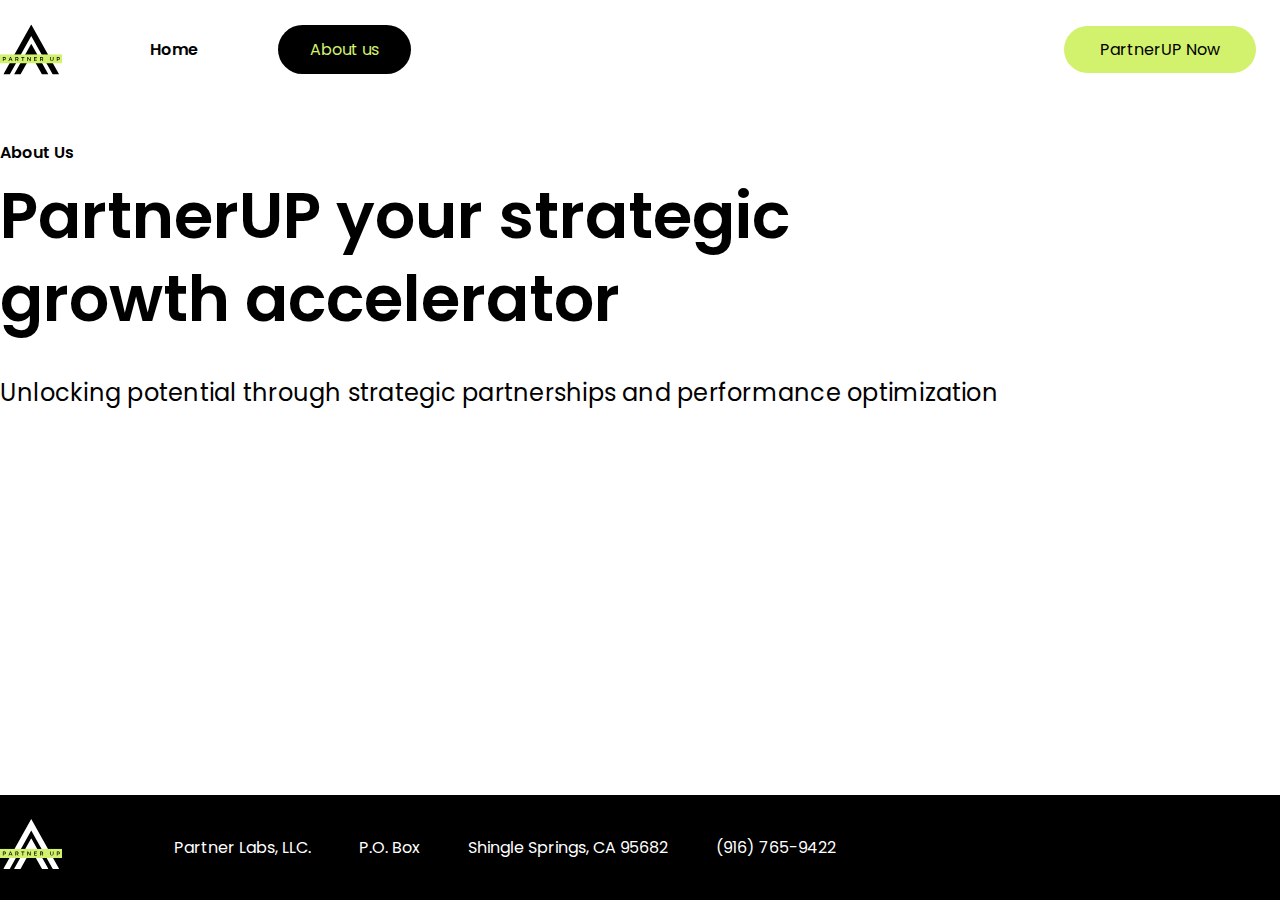
==== about-us.html @ 7440c97b "2.3" ====
<!DOCTYPE html>
<html lang="en">
<head>
    <meta charset="UTF-8">
    <meta name="viewport" content="width=device-width, initial-scale=1.0">
    <title>About Us</title>
    <link rel="stylesheet" href="css/about-us.css" />
</head>
<body>
    <header class="container">
        <div class="header">
            <div class="header__logo">
                <img src="images/Logologo.svg" alt="" />
            </div>
            <div class=" header__buttons">
                <div class="header__nav">
                    <a type="button" href="index.html" class="header__nav-home">
                    <div>Home</div>
                    </a>
                    <a type="button" href="about-us.html" class="header__nav-about-us">
                    <span class="header__nav-about-us--text">About us</span>
                    </a>  
                </div>
            <div class="header__right">
                <a type="button" href="#" class="header__right-call-to-action">
                <span class="header__right-call-to-action--text">PartnerUP Now</span>
                </a>
            </div>
        </div>
     </div>
    </header>
    <main class="main">
        <div class="container">
            <section class="title">
                <div class="title_text">
                    <p>About Us</p>
                </div>
                <div class="title_head">
                    <div class="title_head-up">
                        <p>PartnerUP your strategic growth accelerator</p> 
                    </div>
                    <div class="title_head-down">
                        <p>Unlocking potential through strategic partnerships and performance optimization</p>
                    </div>
                </div>
            </section>
            <section class="cards">
                <div class="container">
                    
                </div>
            </section>
        </div>
    </main>
    <footer class="footer">
        <div class="container">
            <div class="footer-info">
                <div class="footer-info--logo">
                    <img src="images/logo2.svg" alt="">
                </div>
                <div class="footer-info--text">
                <p class="footer-contact">Partner Labs, LLC.</p>
                <p class="footer-contact">P.O. Box</p>
                <p class="footer-contact">Shingle Springs, CA 95682</p>
                <p class="footer-contact2">(916) 765-9422</p>
                </div> 
            </div>
    </footer>
</body>
</html>
---- css/about-us.css ----
@font-face {
    font-display: swap;
    font-family: "Poppins";
    font-weight: 400;
    src: url(../fonts/Poppins-Regular.ttf);
    
}
@font-face {
    font-display: swap;
    font-family: "Poppins";
    font-weight: 600;
    src: url(../fonts/Poppins-SemiBold.ttf);
    
}
@font-face {
    font-display: swap;
    font-family: "Montserrat";
    font-weight: 600;
    src: url(../fonts/Montserrat-Bold.ttf);
    
}
* {
    font-family: "Poppins", sans-serif;
    margin: 0;
    padding: 0;
}
html, body {
    height: 100%;
    display: flex; 
    flex-direction: column;
}
main {
    flex: 1 1 auto;
}
.container {
    margin: 0 auto;
    max-width: 1312px;
}
.header {
    width: 1312px;
    height: 51px;
    margin: 24px 0px;
    display: flex;
    flex-direction: row;
}
.header__buttons{
    width: 1194px;
    display: flex;
    flex-direction: row;
    justify-content: space-between;
    align-items: center;
}
.header__nav {
    display: flex;
    align-items: center;
    justify-content: space-between;
}
.header__nav-home {
    text-decoration: none;
    color: black;
    background-color: white;
    padding: 12px 32px;
    border-radius: 56px;
    margin: 0 48px 0 56px;
    transition: all 0.7s ease;
    font-weight: 600;
}
.header__nav-home:hover {
    background-color: #E1e2e2;
}
.header__nav-about-us{
    text-decoration: none;
    color: #d2f16c;
    background-color: #000;
    padding: 12px 32px;
    border-radius: 56px;
    transition: all 0.7s ease;
}
.header__nav-about-us:hover {
    background-color: #d2f16c;
    color: black;
}
.header__right-call-to-action {
    width: 185px;
    height: 51px;
    text-decoration: none;
    background-color: #d2f16c;
    padding: 12px 36px;
    border-radius: 56px;
    color: black;
    position: relative;
    transition: all 0.7s ease;  
  }
  
  .header__right-call-to-action:hover {
    background-color: black;
    color: #d2f16c;
  }
  
  .footer {
    background-color: black;
}
.footer-info {
    display: flex;
    color: white;
    background-color: black;
}
.footer-info--logo {
    margin: 24px 112px 24px 0;
}
.footer-info--text {
    display: flex;
    align-items: center;
}
.footer-contact {
    margin: 35.5px 48px 35.5px 0;
    font-weight: 400;
    font-size: 16px;
    line-height: 170%;
}
.footer-contact2 {
    margin: 35.5px 0 35.5px 0;
    font-weight: 400;
    font-size: 16px;
    line-height: 170%; 
}
.title {
    width: 998px;
    height: 274px;
    margin: 40px 314px 59px 0;
}
.title_text {
    font-weight: 600;
    font-size: 16px;
    line-height: 170%;
    padding-bottom: 8px;
}
.title_head {
    height: 239px;
}
.title_head-up {
    font-weight: 700;
    font-size: 64px;
    line-height: 130%;
    margin-bottom: 32px;
}
.title_head-down {
    font-weight: 400;
    font-size: 24px;
    line-height: 170%;
    letter-spacing: 0.01em;
}
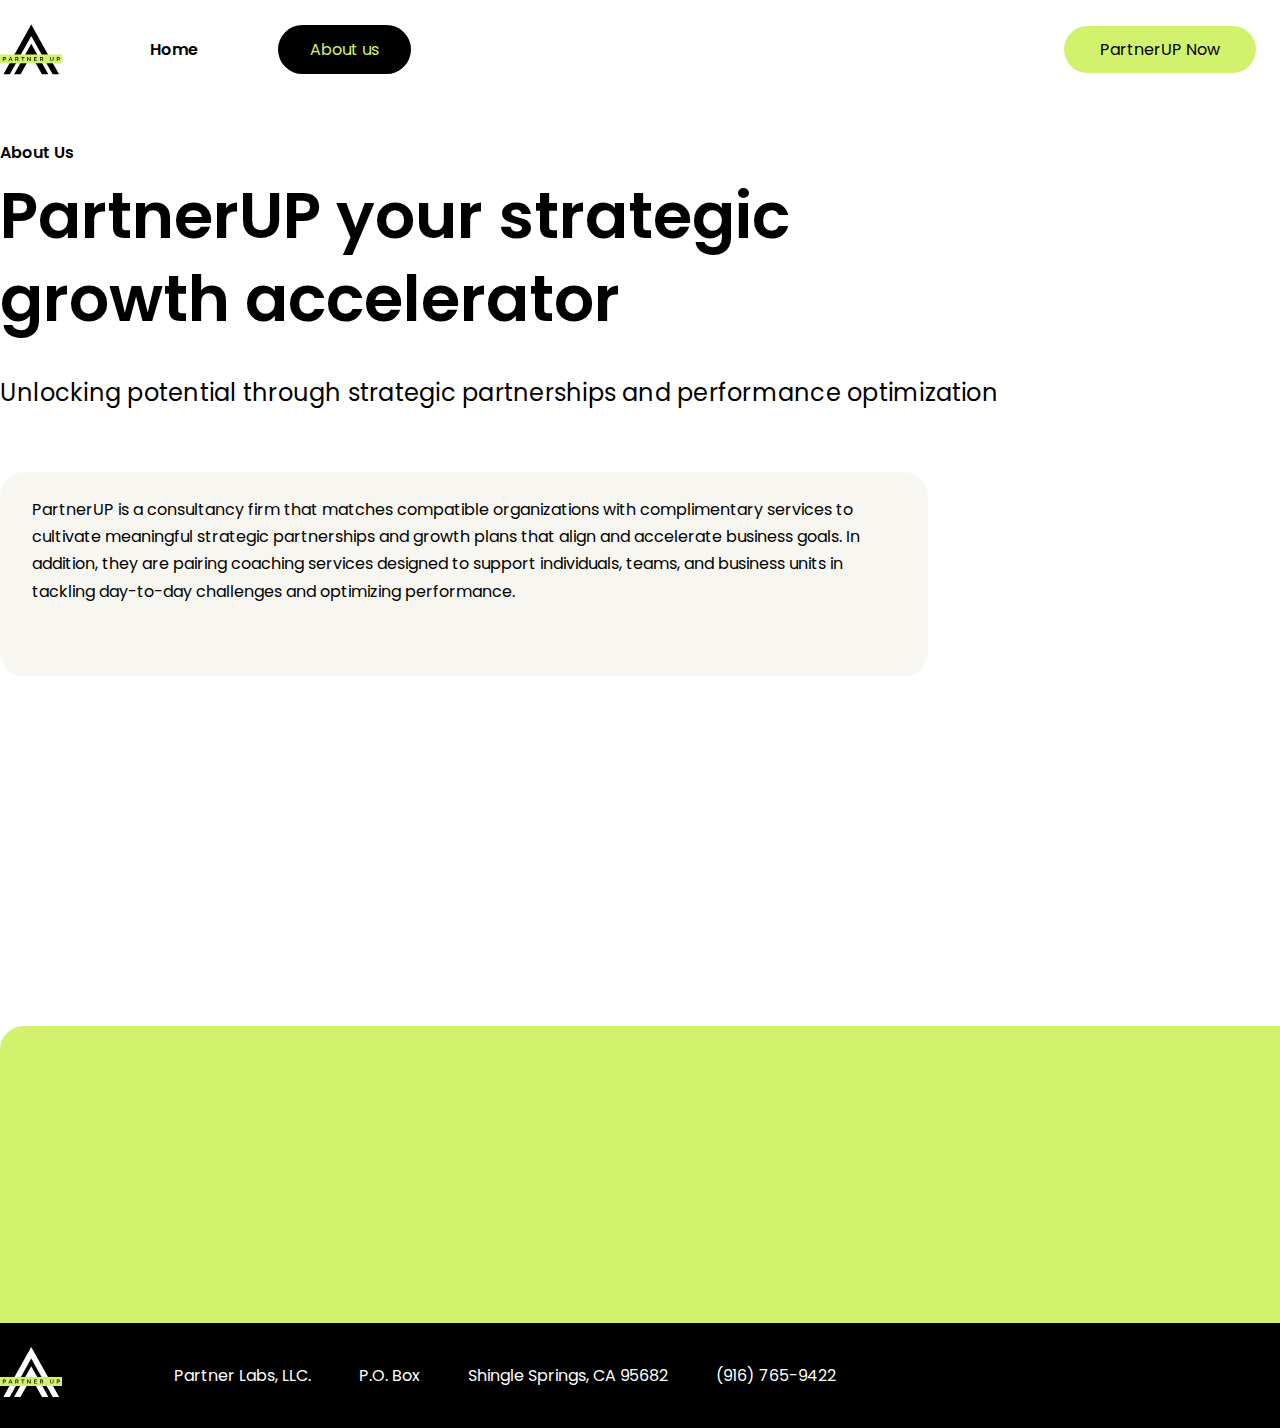
==== commit 241c0bbb: "2.3.1" ====
--- a/about-us.html
+++ b/about-us.html
@@ -40,13 +40,28 @@
                         <p>PartnerUP your strategic growth accelerator</p> 
                     </div>
                     <div class="title_head-down">
-                        <p>Unlocking potential through strategic partnerships and performance optimization</p>
+                        <p class="">Unlocking potential through strategic partnerships and performance optimization</p>
                     </div>
                 </div>
             </section>
             <section class="cards">
-                <div class="container">
-                    
+                <div class="cards-top">
+                    <div class="cards-top--left">
+                        <div class="cards-info">
+                            <p>PartnerUP is a consultancy firm that matches compatible organizations with complimentary services to cultivate meaningful strategic partnerships and growth plans that align and accelerate business goals. In addition, they are pairing coaching services designed to support individuals, teams, and business units in tackling day-to-day challenges and optimizing performance.</p>
+                        </div>
+                        <div class="cards-photos">
+
+                        </div>
+                    </div>
+                    <div class="cards-top--right">
+                        <div class="cards-partnerup">
+
+                        </div>
+                    </div>
+                </div>
+                <div class="cards-bottom">
+
                 </div>
             </section>
         </div>
--- a/css/about-us.css
+++ b/css/about-us.css
@@ -149,4 +149,38 @@
     font-size: 24px;
     line-height: 170%;
     letter-spacing: 0.01em;
+}
+.cards {
+    width: 1312px;
+    height: 851px;
+}
+.cards-top {
+    width: 1312px;
+    height: 530px;
+    margin-bottom: 24px
+}
+.cards-top--left {
+    width: 896px;
+    height: 530px;
+}
+.cards-info {
+    border-radius: 24px;
+    padding: 24px 32px;
+    width: 864px;
+    height: 156px;
+    background-color: #F7F6F0;
+    font-weight: 400;
+    font-size: 16px;
+    line-height: 170%;
+}
+.cards-top--right {
+    width: 416px;
+    width: 530px;
+}
+.cards-bottom {
+    width: 1312px;
+    padding: 32px;
+    border-radius: 24px;
+    background-color: #d2f16c;
+    height: 297px;
 }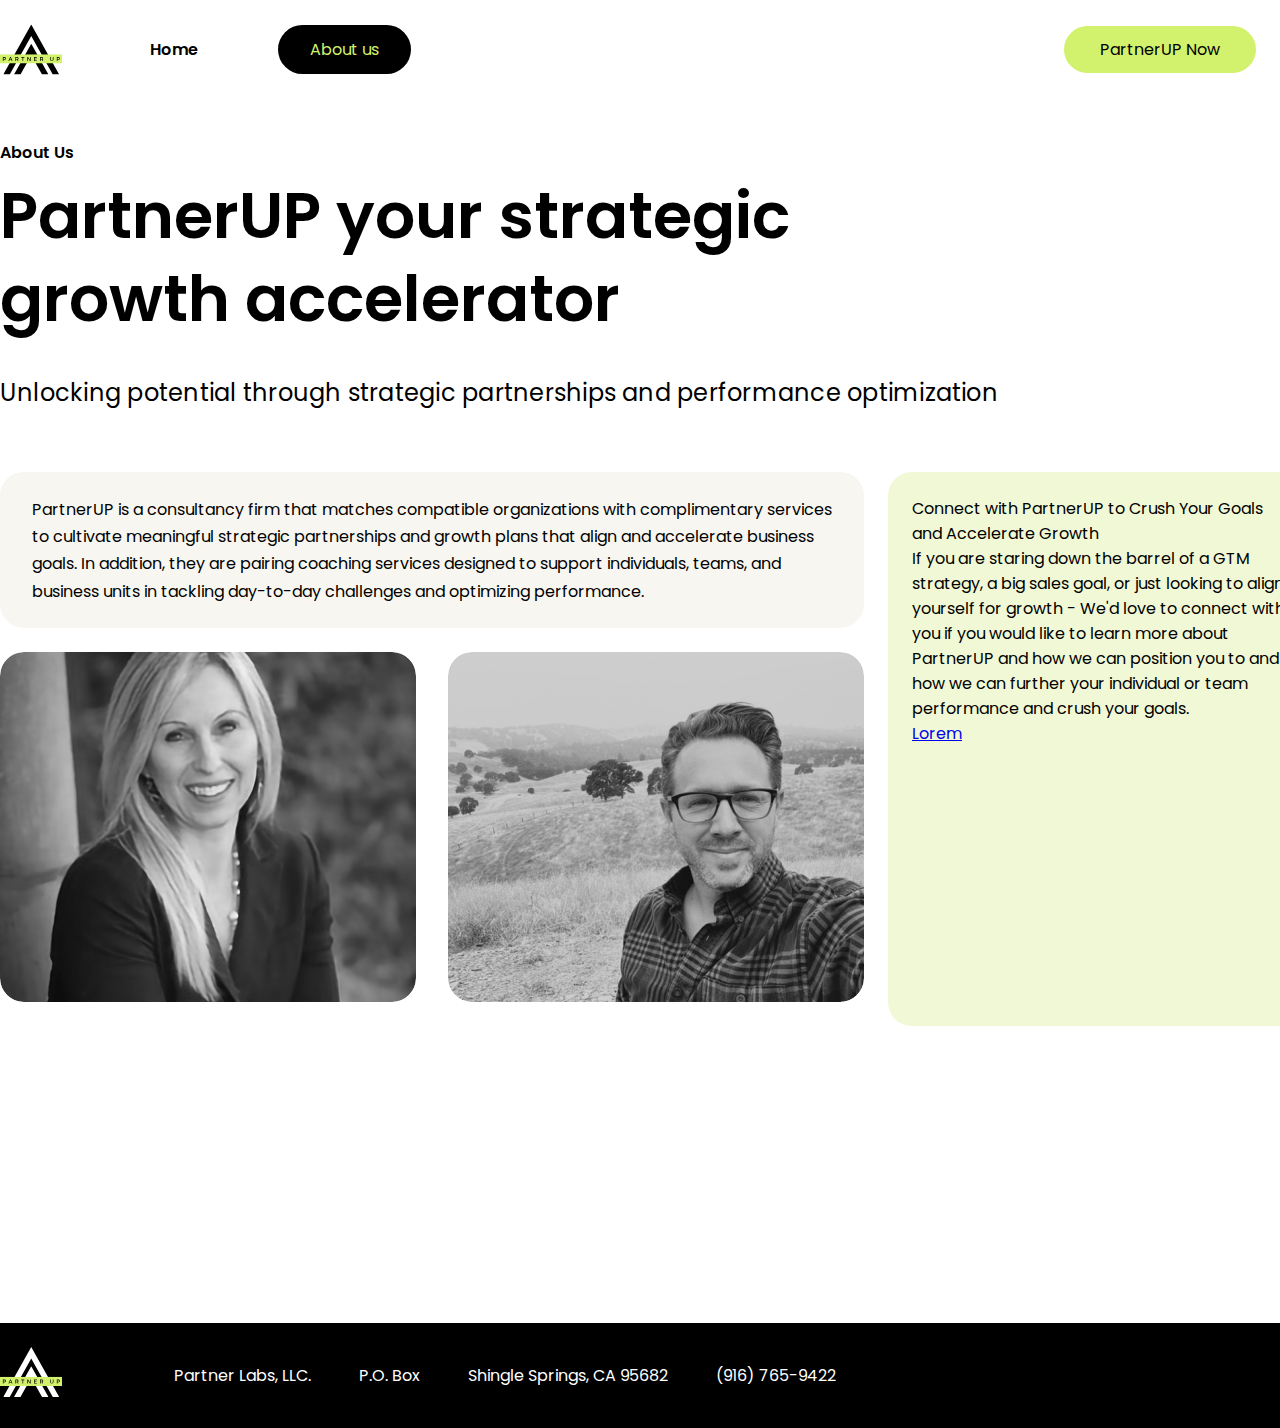
==== commit 24308300: "2.3.2" ====
--- a/about-us.html
+++ b/about-us.html
@@ -48,15 +48,22 @@
                 <div class="cards-top">
                     <div class="cards-top--left">
                         <div class="cards-info">
-                            <p>PartnerUP is a consultancy firm that matches compatible organizations with complimentary services to cultivate meaningful strategic partnerships and growth plans that align and accelerate business goals. In addition, they are pairing coaching services designed to support individuals, teams, and business units in tackling day-to-day challenges and optimizing performance.</p>
+                            <p class="cards-info_text">PartnerUP is a consultancy firm that matches compatible organizations with complimentary services to cultivate meaningful strategic partnerships and growth plans that align and accelerate business goals. In addition, they are pairing coaching services designed to support individuals, teams, and business units in tackling day-to-day challenges and optimizing performance.</p>
                         </div>
                         <div class="cards-photos">
-
+                            <img class="photo1" src="images/founder.svg" alt="">
+                            <img class="photo2" src="images/founder (1).svg" alt="">
                         </div>
                     </div>
                     <div class="cards-top--right">
                         <div class="cards-partnerup">
-
+                            <div class="cards-partnerup--header">
+                                <p>Connect with PartnerUP to Crush Your Goals and Accelerate Growth</p>
+                            </div>
+                            <div class="cards-partnerup--bottom">
+                                <p>If you are staring down the barrel of a GTM strategy, a big sales goal, or just looking to align yourself for growth - We'd love to connect with you if you would like to learn more about PartnerUP and how we can position you to and how we can further your individual or team performance and crush your goals.</p>
+                                <a href="#" class="partnerup-button">Lorem</a>
+                            </div>
                         </div>
                     </div>
                 </div>
--- a/css/about-us.css
+++ b/css/about-us.css
@@ -155,32 +155,52 @@
     height: 851px;
 }
 .cards-top {
+    display: flex;
     width: 1312px;
     height: 530px;
-    margin-bottom: 24px
+}
+.cards-info_text {
+    width: 800px;
+    height: 108px;
 }
 .cards-top--left {
     width: 896px;
     height: 530px;
+    margin-right: 24px;
 }
 .cards-info {
     border-radius: 24px;
     padding: 24px 32px;
+    width: 800px;
+    height: 108px;
+    background-color: #F7F6F0;
+    font-weight: 400;
+    font-size: 16px;
+    line-height: 170%;
+    margin-bottom: 24px;
+}
+.cards-photos {
+    display: flex;
     width: 864px;
-    height: 156px;
-    background-color: #F7F6F0;
-    font-weight: 400;
-    font-size: 16px;
-    line-height: 170%;
-}
+    height: 350px;
+    gap: 32px;
+}
+.photo1 {
+    border-radius: 24px;
+    width: 416px;
+    height: 350px;
+    gap: 32px;
+}
+.photo2 {
+    border-radius: 24px;
+    width: 416px;
+    height: 350px;
+}
+
 .cards-top--right {
-    width: 416px;
-    width: 530px;
-}
-.cards-bottom {
-    width: 1312px;
-    padding: 32px;
-    border-radius: 24px;
-    background-color: #d2f16c;
-    height: 297px;
+    border-radius: 24px;
+    padding: 24px;
+    width: 392px;
+    height: 506px;
+    background-color: #F1F8D6;
 }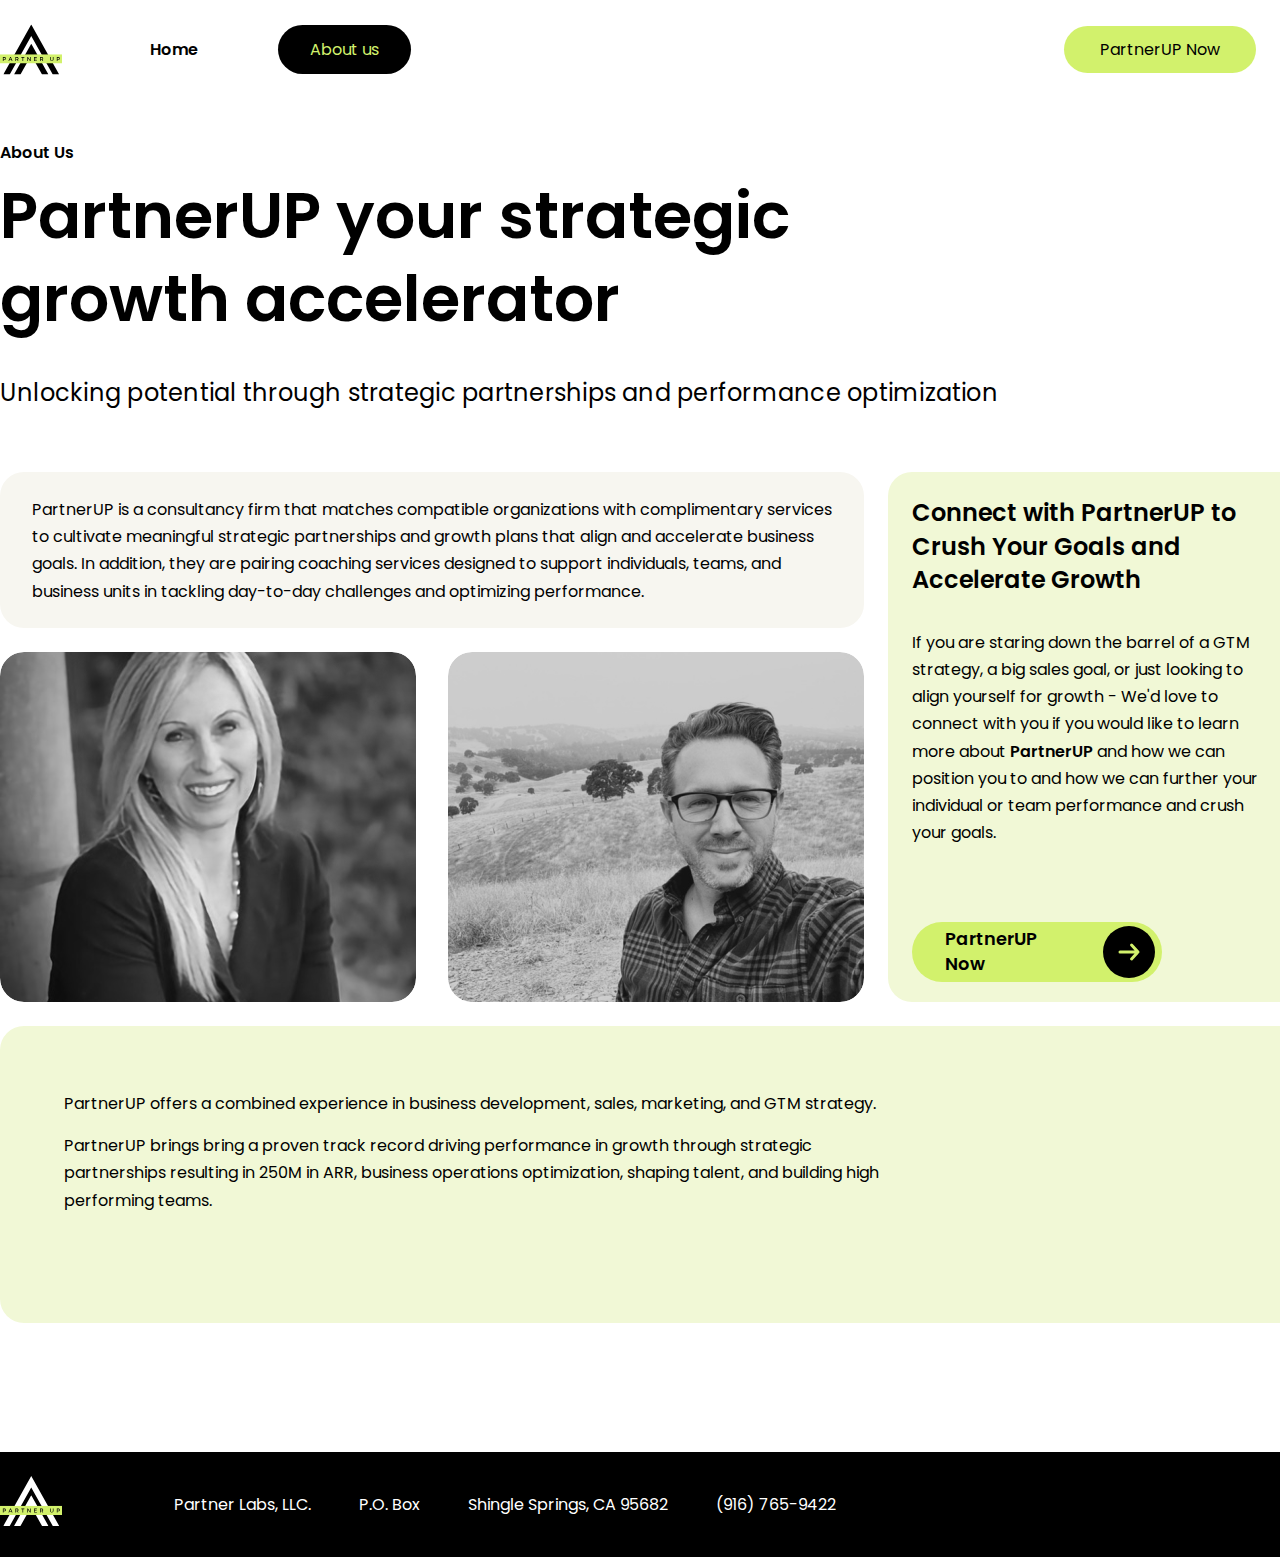
==== commit 290b9179: "2.3.3" ====
--- a/about-us.html
+++ b/about-us.html
@@ -58,17 +58,26 @@
                     <div class="cards-top--right">
                         <div class="cards-partnerup">
                             <div class="cards-partnerup--header">
-                                <p>Connect with PartnerUP to Crush Your Goals and Accelerate Growth</p>
+                                <p class="cards-header--title">Connect with PartnerUP to Crush Your Goals and Accelerate Growth</p>
+                                <p class="cards-header--paragraph">If you are staring down the barrel of a GTM strategy, a big sales goal, or just looking to align yourself for growth - We'd love to connect with you if you would like to learn more about <b>PartnerUP</b> and how we can position you to and how we can further your individual or team performance and crush your goals.</p>
                             </div>
                             <div class="cards-partnerup--bottom">
-                                <p>If you are staring down the barrel of a GTM strategy, a big sales goal, or just looking to align yourself for growth - We'd love to connect with you if you would like to learn more about PartnerUP and how we can position you to and how we can further your individual or team performance and crush your goals.</p>
-                                <a href="#" class="partnerup-button">Lorem</a>
+                                <a href="#" class="partnerup-button">
+                                    <span class="partnerup-button--text">PartnerUP Now</span>
+                                    <img class="arrow_image-bottom" src="images/arrow.svg" alt="">
+                                </a>
                             </div>
                         </div>
                     </div>
                 </div>
                 <div class="cards-bottom">
+                    <div class="cards-bottom--header">
+                        <p class="bottom-text1">PartnerUP offers a combined experience in business development, sales, marketing, and GTM strategy. </p>
+                        <p class="bottom-text2">PartnerUP brings bring a proven track record driving performance in growth through strategic partnerships resulting in 250M in ARR, business operations optimization, shaping talent, and building high performing teams.</p>
+                    </div>
+                    <div class="cards-bottom--price">
 
+                    </div>
                 </div>
             </section>
         </div>
--- a/css/about-us.css
+++ b/css/about-us.css
@@ -151,6 +151,7 @@
     letter-spacing: 0.01em;
 }
 .cards {
+    margin-bottom: 129px;
     width: 1312px;
     height: 851px;
 }
@@ -158,6 +159,7 @@
     display: flex;
     width: 1312px;
     height: 530px;
+    margin-bottom: 24px;
 }
 .cards-info_text {
     width: 800px;
@@ -198,9 +200,85 @@
 }
 
 .cards-top--right {
+    width: 416px;
     border-radius: 24px;
     padding: 24px;
-    width: 392px;
-    height: 506px;
     background-color: #F1F8D6;
+}
+.cards-partnerup--header {
+    width: 368px;
+}
+.cards-header--title {
+    font-weight: 600;
+    font-size: 24px;
+    line-height: 140%;
+    margin-bottom: 32px;
+}
+.cards-header--paragraph {
+    font-weight: 400;
+    font-size: 16px;
+    line-height: 170%;
+    margin: 0 0 72px 0;
+}
+.cards-partnerup--bottom {
+    border-radius: 56px;
+    padding: 4px 4px 4px 0px;
+    width: 250px;
+    height: 60px;
+}
+.partnerup-button {
+    width: 250px;
+    height: 60px;
+    display: flex;
+    justify-content: center;
+    align-items: center;
+    background-color: #d2f16c;
+    border-radius: 56px;
+    text-decoration: none;
+    position: relative;
+    overflow: hidden;
+}
+.partnerup-button--text {
+    width: 134px;
+    color: black;
+    text-decoration: none;
+    font-weight: 600;
+    font-size: 17.8px;
+    line-height: 140%;
+    padding: 4px 24px 4px 32px;
+    transition: all 0.5s ease;
+}
+.partnerup-button img {
+    opacity: 1;
+    transition: all 0.5s ease;
+    z-index: 1;
+    visibility: visible;
+    margin: 4px 6px 4px 0; 
+}
+.partnerup-button:hover img {
+    opacity: 0;
+    transform: translate(0%, 0%) scale(0);
+}
+.partnerup-button:hover .partnerup-button--text {
+    text-align: center;
+    padding-right: 0;
+    transform: translateX(5%);
+}
+.arrow_image-bottom {
+    margin: 4px 6px 4px 0;
+}
+.cards-bottom {
+    border-radius: 24px;
+    padding: 32px;
+    height: 233px;
+    background-color: #F1F8D6;
+}
+.cards-bottom--header {
+    font-weight: 400;
+    font-size: 16px;
+    line-height: 170%;
+    margin: 32px 380px 32px 32px;
+}
+.bottom-text1 {
+    margin-bottom: 15px;
 }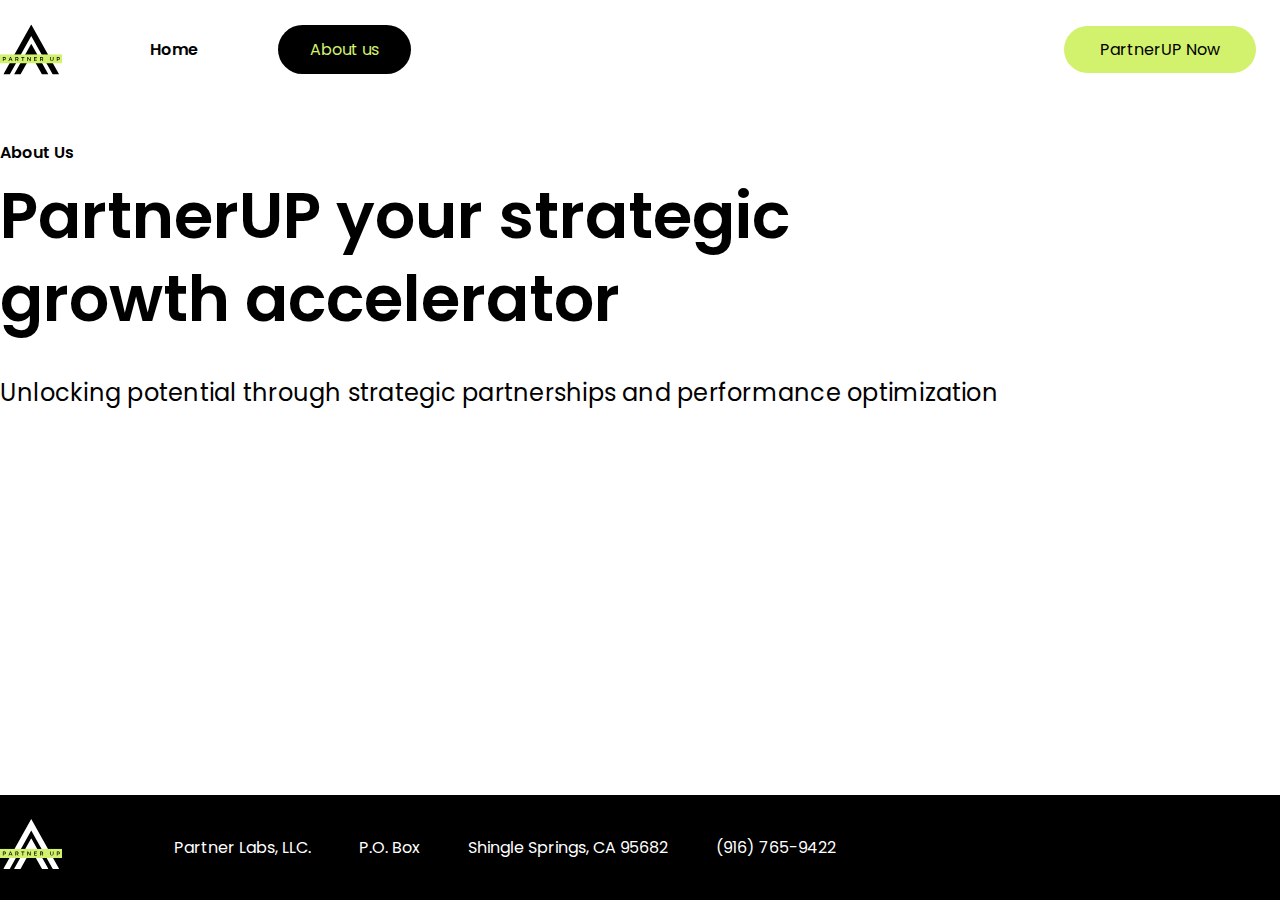
==== commit 2c020503: "2.3.4" ====
--- a/about-us.html
+++ b/about-us.html
@@ -32,52 +32,21 @@
     <main class="main">
         <div class="container">
             <section class="title">
-                <div class="title_text">
+                <div class="title-text">
                     <p>About Us</p>
                 </div>
-                <div class="title_head">
-                    <div class="title_head-up">
+                <div class="title-head">
+                    <div class="title-head--up">
                         <p>PartnerUP your strategic growth accelerator</p> 
                     </div>
-                    <div class="title_head-down">
-                        <p class="">Unlocking potential through strategic partnerships and performance optimization</p>
+                    <div class="title-head--down">
+                        <p>Unlocking potential through strategic partnerships and performance optimization</p>
                     </div>
                 </div>
             </section>
             <section class="cards">
-                <div class="cards-top">
-                    <div class="cards-top--left">
-                        <div class="cards-info">
-                            <p class="cards-info_text">PartnerUP is a consultancy firm that matches compatible organizations with complimentary services to cultivate meaningful strategic partnerships and growth plans that align and accelerate business goals. In addition, they are pairing coaching services designed to support individuals, teams, and business units in tackling day-to-day challenges and optimizing performance.</p>
-                        </div>
-                        <div class="cards-photos">
-                            <img class="photo1" src="images/founder.svg" alt="">
-                            <img class="photo2" src="images/founder (1).svg" alt="">
-                        </div>
-                    </div>
-                    <div class="cards-top--right">
-                        <div class="cards-partnerup">
-                            <div class="cards-partnerup--header">
-                                <p class="cards-header--title">Connect with PartnerUP to Crush Your Goals and Accelerate Growth</p>
-                                <p class="cards-header--paragraph">If you are staring down the barrel of a GTM strategy, a big sales goal, or just looking to align yourself for growth - We'd love to connect with you if you would like to learn more about <b>PartnerUP</b> and how we can position you to and how we can further your individual or team performance and crush your goals.</p>
-                            </div>
-                            <div class="cards-partnerup--bottom">
-                                <a href="#" class="partnerup-button">
-                                    <span class="partnerup-button--text">PartnerUP Now</span>
-                                    <img class="arrow_image-bottom" src="images/arrow.svg" alt="">
-                                </a>
-                            </div>
-                        </div>
-                    </div>
-                </div>
-                <div class="cards-bottom">
-                    <div class="cards-bottom--header">
-                        <p class="bottom-text1">PartnerUP offers a combined experience in business development, sales, marketing, and GTM strategy. </p>
-                        <p class="bottom-text2">PartnerUP brings bring a proven track record driving performance in growth through strategic partnerships resulting in 250M in ARR, business operations optimization, shaping talent, and building high performing teams.</p>
-                    </div>
-                    <div class="cards-bottom--price">
-
-                    </div>
+                <div class="container">
+                    
                 </div>
             </section>
         </div>
@@ -96,5 +65,6 @@
                 </div> 
             </div>
     </footer>
+    <script src="js/script.js"></script>
 </body>
 </html>--- a/css/about-us.css
+++ b/css/about-us.css
@@ -92,12 +92,12 @@
     transition: all 0.7s ease;  
   }
   
-  .header__right-call-to-action:hover {
+.header__right-call-to-action:hover {
     background-color: black;
     color: #d2f16c;
   }
   
-  .footer {
+.footer {
     background-color: black;
 }
 .footer-info {
@@ -129,156 +129,24 @@
     height: 274px;
     margin: 40px 314px 59px 0;
 }
-.title_text {
+.title-text {
     font-weight: 600;
     font-size: 16px;
     line-height: 170%;
     padding-bottom: 8px;
 }
-.title_head {
+.title-head {
     height: 239px;
 }
-.title_head-up {
+.title-head--up {
     font-weight: 700;
     font-size: 64px;
     line-height: 130%;
     margin-bottom: 32px;
 }
-.title_head-down {
+.title-head--down {
     font-weight: 400;
     font-size: 24px;
     line-height: 170%;
     letter-spacing: 0.01em;
-}
-.cards {
-    margin-bottom: 129px;
-    width: 1312px;
-    height: 851px;
-}
-.cards-top {
-    display: flex;
-    width: 1312px;
-    height: 530px;
-    margin-bottom: 24px;
-}
-.cards-info_text {
-    width: 800px;
-    height: 108px;
-}
-.cards-top--left {
-    width: 896px;
-    height: 530px;
-    margin-right: 24px;
-}
-.cards-info {
-    border-radius: 24px;
-    padding: 24px 32px;
-    width: 800px;
-    height: 108px;
-    background-color: #F7F6F0;
-    font-weight: 400;
-    font-size: 16px;
-    line-height: 170%;
-    margin-bottom: 24px;
-}
-.cards-photos {
-    display: flex;
-    width: 864px;
-    height: 350px;
-    gap: 32px;
-}
-.photo1 {
-    border-radius: 24px;
-    width: 416px;
-    height: 350px;
-    gap: 32px;
-}
-.photo2 {
-    border-radius: 24px;
-    width: 416px;
-    height: 350px;
-}
-
-.cards-top--right {
-    width: 416px;
-    border-radius: 24px;
-    padding: 24px;
-    background-color: #F1F8D6;
-}
-.cards-partnerup--header {
-    width: 368px;
-}
-.cards-header--title {
-    font-weight: 600;
-    font-size: 24px;
-    line-height: 140%;
-    margin-bottom: 32px;
-}
-.cards-header--paragraph {
-    font-weight: 400;
-    font-size: 16px;
-    line-height: 170%;
-    margin: 0 0 72px 0;
-}
-.cards-partnerup--bottom {
-    border-radius: 56px;
-    padding: 4px 4px 4px 0px;
-    width: 250px;
-    height: 60px;
-}
-.partnerup-button {
-    width: 250px;
-    height: 60px;
-    display: flex;
-    justify-content: center;
-    align-items: center;
-    background-color: #d2f16c;
-    border-radius: 56px;
-    text-decoration: none;
-    position: relative;
-    overflow: hidden;
-}
-.partnerup-button--text {
-    width: 134px;
-    color: black;
-    text-decoration: none;
-    font-weight: 600;
-    font-size: 17.8px;
-    line-height: 140%;
-    padding: 4px 24px 4px 32px;
-    transition: all 0.5s ease;
-}
-.partnerup-button img {
-    opacity: 1;
-    transition: all 0.5s ease;
-    z-index: 1;
-    visibility: visible;
-    margin: 4px 6px 4px 0; 
-}
-.partnerup-button:hover img {
-    opacity: 0;
-    transform: translate(0%, 0%) scale(0);
-}
-.partnerup-button:hover .partnerup-button--text {
-    text-align: center;
-    padding-right: 0;
-    transform: translateX(5%);
-}
-.arrow_image-bottom {
-    margin: 4px 6px 4px 0;
-}
-.cards-bottom {
-    border-radius: 24px;
-    padding: 32px;
-    height: 233px;
-    background-color: #F1F8D6;
-}
-.cards-bottom--header {
-    font-weight: 400;
-    font-size: 16px;
-    line-height: 170%;
-    margin: 32px 380px 32px 32px;
-}
-.bottom-text1 {
-    margin-bottom: 15px;
 }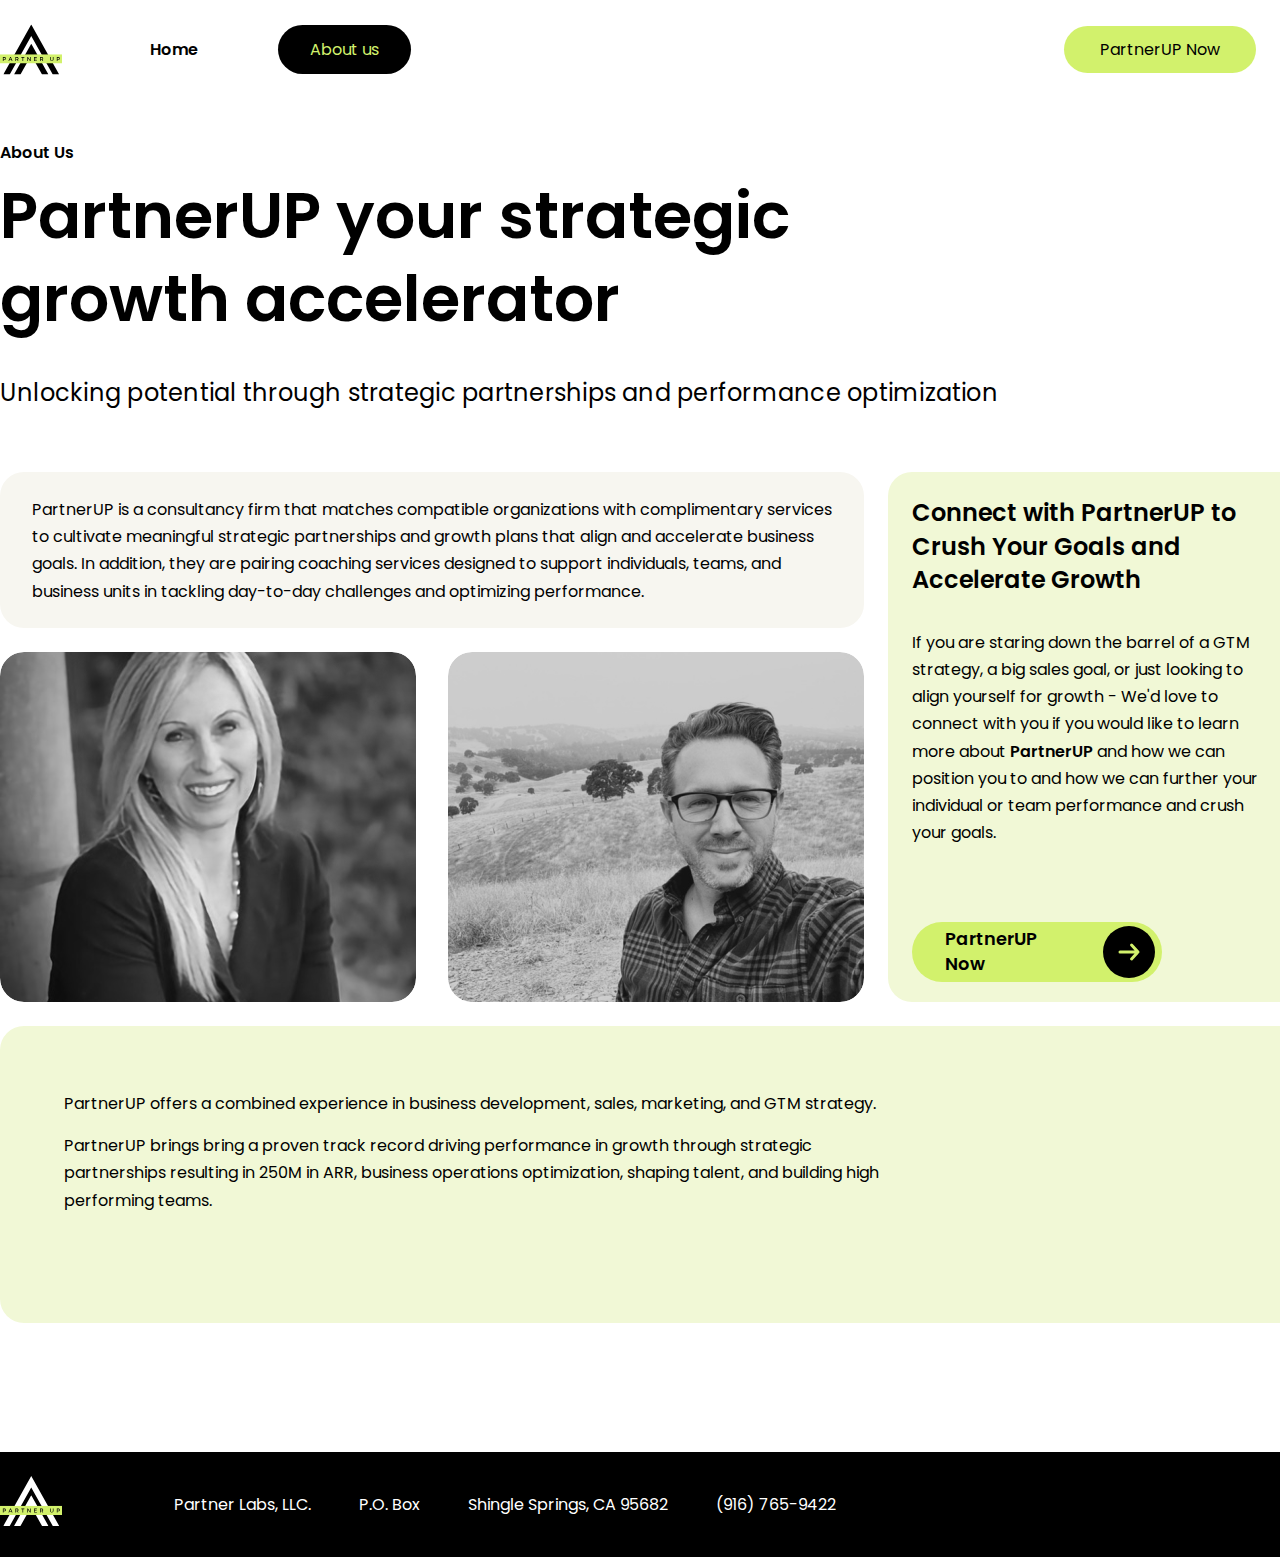
==== commit daf9f138: "Merge branch 'main' of https://github.com/sxd993/gayproject" ====
--- a/about-us.html
+++ b/about-us.html
@@ -45,8 +45,39 @@
                 </div>
             </section>
             <section class="cards">
-                <div class="container">
-                    
+                <div class="cards-top">
+                    <div class="cards-top--left">
+                        <div class="cards-info">
+                            <p class="cards-info_text">PartnerUP is a consultancy firm that matches compatible organizations with complimentary services to cultivate meaningful strategic partnerships and growth plans that align and accelerate business goals. In addition, they are pairing coaching services designed to support individuals, teams, and business units in tackling day-to-day challenges and optimizing performance.</p>
+                        </div>
+                        <div class="cards-photos">
+                            <img class="photo1" src="images/founder.svg" alt="">
+                            <img class="photo2" src="images/founder (1).svg" alt="">
+                        </div>
+                    </div>
+                    <div class="cards-top--right">
+                        <div class="cards-partnerup">
+                            <div class="cards-partnerup--header">
+                                <p class="cards-header--title">Connect with PartnerUP to Crush Your Goals and Accelerate Growth</p>
+                                <p class="cards-header--paragraph">If you are staring down the barrel of a GTM strategy, a big sales goal, or just looking to align yourself for growth - We'd love to connect with you if you would like to learn more about <b>PartnerUP</b> and how we can position you to and how we can further your individual or team performance and crush your goals.</p>
+                            </div>
+                            <div class="cards-partnerup--bottom">
+                                <a href="#" class="partnerup-button">
+                                    <span class="partnerup-button--text">PartnerUP Now</span>
+                                    <img class="arrow_image-bottom" src="images/arrow.svg" alt="">
+                                </a>
+                            </div>
+                        </div>
+                    </div>
+                </div>
+                <div class="cards-bottom">
+                    <div class="cards-bottom--header">
+                        <p class="bottom-text1">PartnerUP offers a combined experience in business development, sales, marketing, and GTM strategy. </p>
+                        <p class="bottom-text2">PartnerUP brings bring a proven track record driving performance in growth through strategic partnerships resulting in 250M in ARR, business operations optimization, shaping talent, and building high performing teams.</p>
+                    </div>
+                    <div class="cards-bottom--price">
+
+                    </div>
                 </div>
             </section>
         </div>
--- a/css/about-us.css
+++ b/css/about-us.css
@@ -149,4 +149,136 @@
     font-size: 24px;
     line-height: 170%;
     letter-spacing: 0.01em;
+}
+.cards {
+    margin-bottom: 129px;
+    width: 1312px;
+    height: 851px;
+}
+.cards-top {
+    display: flex;
+    width: 1312px;
+    height: 530px;
+    margin-bottom: 24px;
+}
+.cards-info_text {
+    width: 800px;
+    height: 108px;
+}
+.cards-top--left {
+    width: 896px;
+    height: 530px;
+    margin-right: 24px;
+}
+.cards-info {
+    border-radius: 24px;
+    padding: 24px 32px;
+    width: 800px;
+    height: 108px;
+    background-color: #F7F6F0;
+    font-weight: 400;
+    font-size: 16px;
+    line-height: 170%;
+    margin-bottom: 24px;
+}
+.cards-photos {
+    display: flex;
+    width: 864px;
+    height: 350px;
+    gap: 32px;
+}
+.photo1 {
+    border-radius: 24px;
+    width: 416px;
+    height: 350px;
+    gap: 32px;
+}
+.photo2 {
+    border-radius: 24px;
+    width: 416px;
+    height: 350px;
+}
+
+.cards-top--right {
+    width: 416px;
+    border-radius: 24px;
+    padding: 24px;
+    background-color: #F1F8D6;
+}
+.cards-partnerup--header {
+    width: 368px;
+}
+.cards-header--title {
+    font-weight: 600;
+    font-size: 24px;
+    line-height: 140%;
+    margin-bottom: 32px;
+}
+.cards-header--paragraph {
+    font-weight: 400;
+    font-size: 16px;
+    line-height: 170%;
+    margin: 0 0 72px 0;
+}
+.cards-partnerup--bottom {
+    border-radius: 56px;
+    padding: 4px 4px 4px 0px;
+    width: 250px;
+    height: 60px;
+}
+.partnerup-button {
+    width: 250px;
+    height: 60px;
+    display: flex;
+    justify-content: center;
+    align-items: center;
+    background-color: #d2f16c;
+    border-radius: 56px;
+    text-decoration: none;
+    position: relative;
+    overflow: hidden;
+}
+.partnerup-button--text {
+    width: 134px;
+    color: black;
+    text-decoration: none;
+    font-weight: 600;
+    font-size: 17.8px;
+    line-height: 140%;
+    padding: 4px 24px 4px 32px;
+    transition: all 0.5s ease;
+}
+.partnerup-button img {
+    opacity: 1;
+    transition: all 0.5s ease;
+    z-index: 1;
+    visibility: visible;
+    margin: 4px 6px 4px 0; 
+}
+.partnerup-button:hover img {
+    opacity: 0;
+    transform: translate(0%, 0%) scale(0);
+}
+.partnerup-button:hover .partnerup-button--text {
+    text-align: center;
+    padding-right: 0;
+    transform: translateX(5%);
+}
+.arrow_image-bottom {
+    margin: 4px 6px 4px 0;
+}
+.cards-bottom {
+    border-radius: 24px;
+    padding: 32px;
+    height: 233px;
+    background-color: #F1F8D6;
+}
+.cards-bottom--header {
+    font-weight: 400;
+    font-size: 16px;
+    line-height: 170%;
+    margin: 32px 380px 32px 32px;
+}
+.bottom-text1 {
+    margin-bottom: 15px;
 }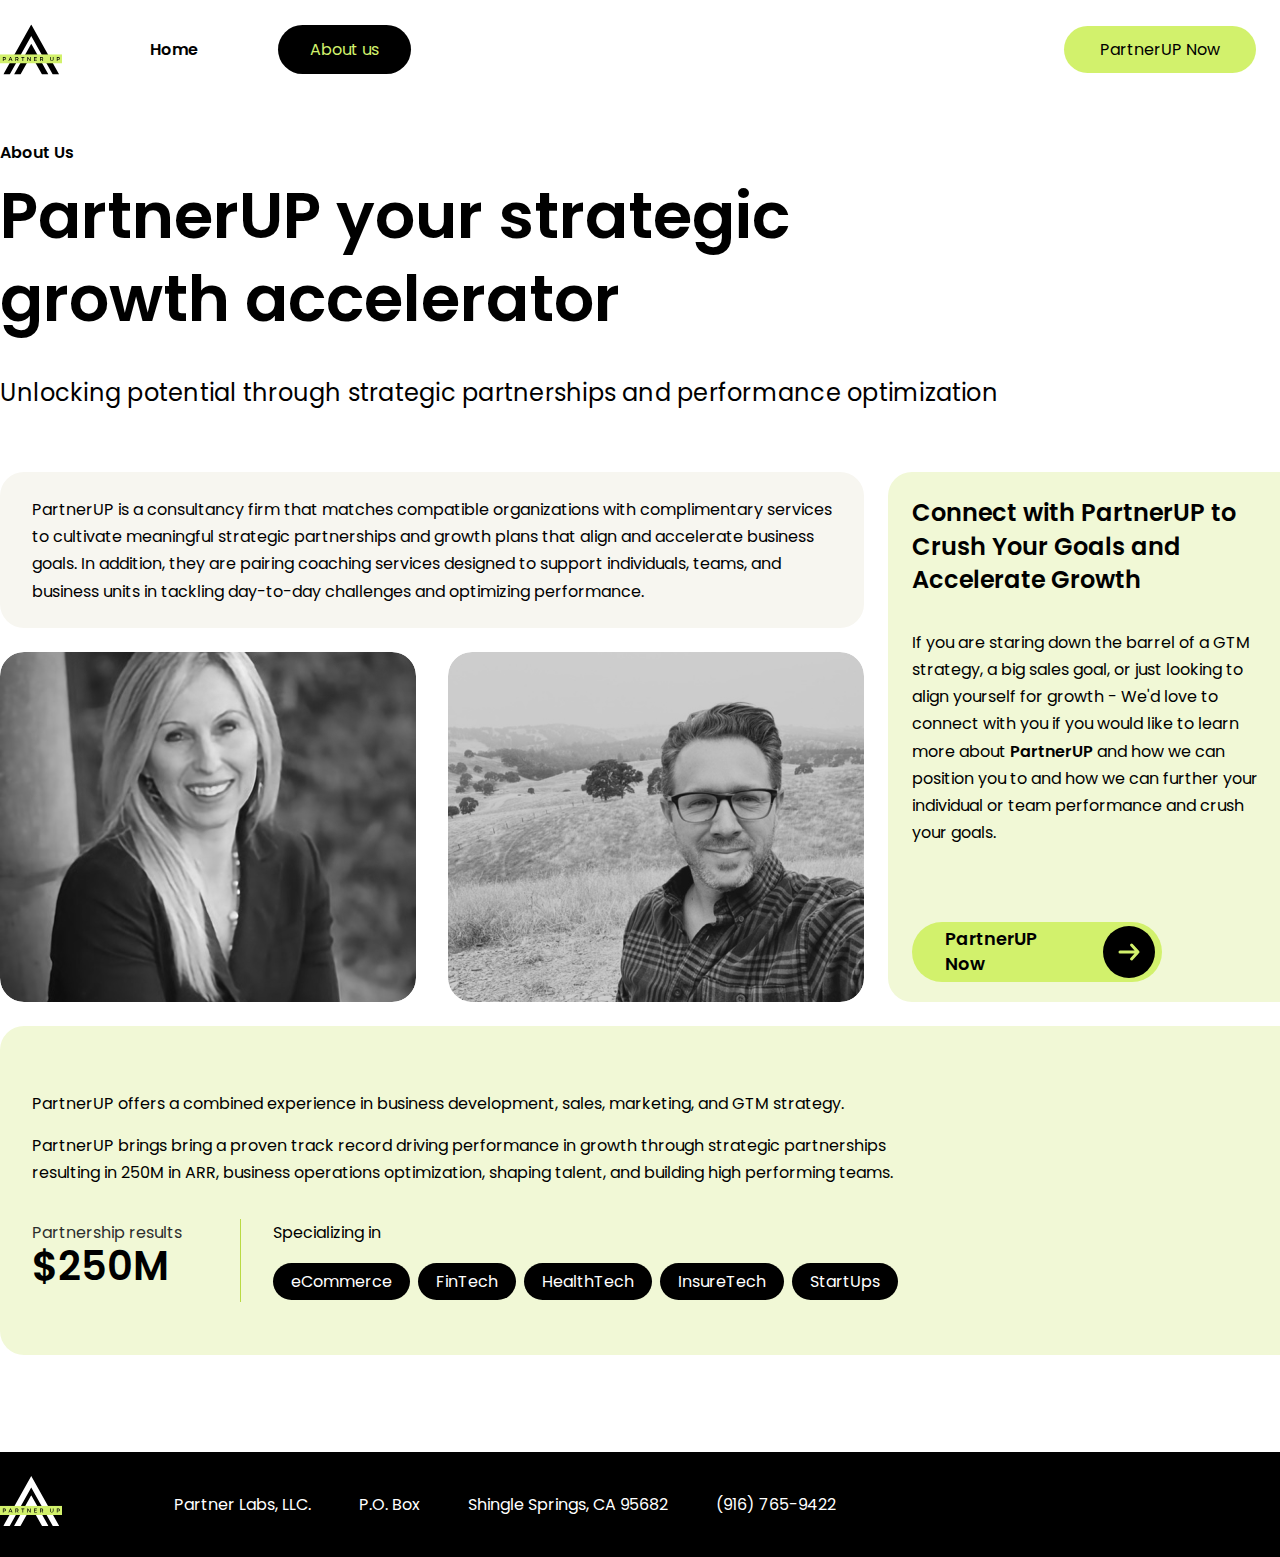
==== commit 4f9dc5f7: "2.3.4 about us done" ====
--- a/about-us.html
+++ b/about-us.html
@@ -76,7 +76,20 @@
                         <p class="bottom-text2">PartnerUP brings bring a proven track record driving performance in growth through strategic partnerships resulting in 250M in ARR, business operations optimization, shaping talent, and building high performing teams.</p>
                     </div>
                     <div class="cards-bottom--price">
-
+                        <div class="price-left">
+                            <p class="price-left--header">Partnership results</p>
+                            <p class="price-left--bottom">$250M</p>
+                        </div>
+                        <div class="price-right">
+                            <p class="price-right--header">Specializing in</p>
+                            <div class="price-right--bottom">
+                                <p class="price-right--bottom---text">eCommerce</p>
+                                <p class="price-right--bottom---text">FinTech</p>
+                                <p class="price-right--bottom---text">HealthTech</p>
+                                <p class="price-right--bottom---text">InsureTech</p>
+                                <p class="price-right--bottom---text">StartUps</p>
+                            </div>
+                        </div>
                     </div>
                 </div>
             </section>
--- a/css/about-us.css
+++ b/css/about-us.css
@@ -270,15 +270,71 @@
 .cards-bottom {
     border-radius: 24px;
     padding: 32px;
-    height: 233px;
+    height: 265px;
     background-color: #F1F8D6;
 }
 .cards-bottom--header {
     font-weight: 400;
     font-size: 16px;
     line-height: 170%;
-    margin: 32px 380px 32px 32px;
+    margin: 32px 380px 32px 0;
 }
 .bottom-text1 {
     margin-bottom: 15px;
+}
+.cards-bottom--price {
+    display: flex;
+    width: 1248px;
+    height: 83px;
+}
+.price-left {
+    border-right: 1px solid #B9DA43;
+    padding: 0px 32px 0px 0px;
+    width: 181px;
+    height: 83px;
+}
+.price-left--header {
+    font-weight: 400;
+    font-size: 16px;
+    line-height: 170%;
+    color: #2C2E2E;   
+}
+.price-left--bottom {
+    font-weight: 700;
+    font-size: 40px;
+    line-height: 100%;
+    color: black;
+}
+.price-right {
+    margin-left: 32px;
+    width: 1035px;
+    height: 83px;
+}
+.price-right--header {
+    font-weight: 400;
+    font-size: 16px;
+    line-height: 170%;
+    margin-bottom: 16px;
+}
+.price-right--bottom {
+    display: flex;
+    justify-content: left;
+    width: 684px;
+    height: 40px;
+    align-items: center;
+    
+}
+.price-right--bottom---text {
+    display: flex;
+    align-items: center;
+    background-color: black;
+    color: white;
+    margin-right: 8px;
+    border-radius: 56px;
+    padding: 6px 18px;
+    transition: all 0.5s ease;
+}
+.price-right--bottom---text:hover {
+    color: black;
+    background-color: white;
 }